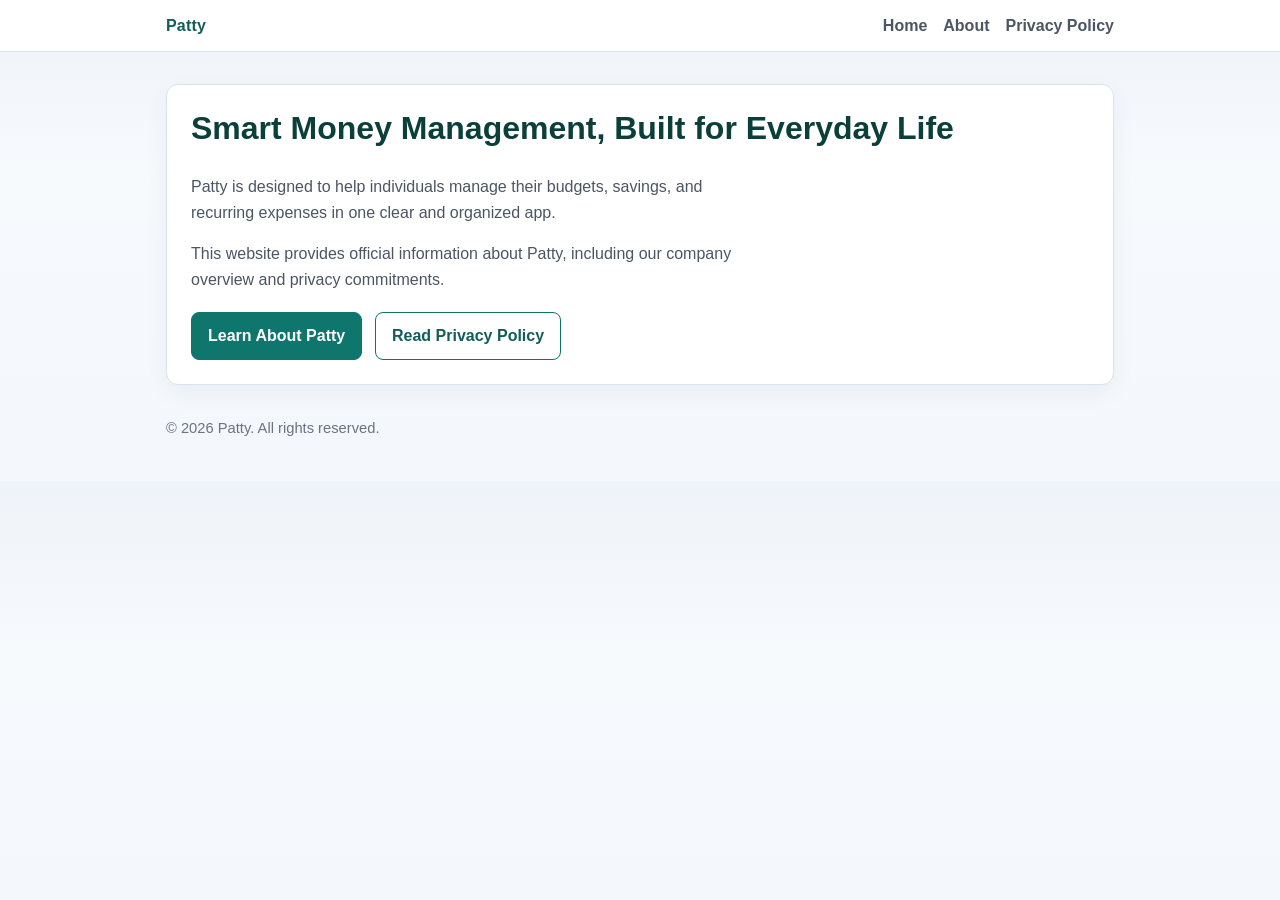
==== index.html @ 1d8583ae "initial" ====
<!DOCTYPE html>
<html lang="en">

<head>
    <meta charset="UTF-8" />
    <meta name="viewport" content="width=device-width, initial-scale=1.0" />
    <title>Patty App | Official Site</title>
    <meta name="description" content="Official website for Patty, a simple and modern app experience." />
    <link rel="stylesheet" href="styles.css" />
</head>

<body>
    <header class="site-header">
        <div class="nav-wrap">
            <a class="brand" href="index.html">Patty</a>
            <nav aria-label="Primary">
                <a href="index.html">Home</a>
                <a href="about.html">About</a>
                <a href="privacy.html">Privacy Policy</a>
            </nav>
        </div>
    </header>

    <main>
        <section class="card hero">
            <h1>Smart Money Management, Built for Everyday Life</h1>
            <p>
                Patty is designed to help individuals manage their budgets, savings,
                and recurring expenses in one clear and organized app.
            </p>
            <p>
                This website provides official information about Patty, including our
                company overview and privacy commitments.
            </p>
            <div class="actions">
                <a class="button" href="about.html">Learn About Patty</a>
                <a class="button secondary" href="privacy.html">Read Privacy Policy</a>
            </div>
        </section>
    </main>

    <footer>
        <p>© 2026 Patty. All rights reserved.</p>
    </footer>
</body>

</html>
---- styles.css ----
:root {
    --bg: #f4f7fb;
    --surface: #ffffff;
    --text: #1f2937;
    --muted: #4b5563;
    --primary: #0f766e;
    --primary-dark: #115e59;
    --border: #dbe3ef;
}

* {
    box-sizing: border-box;
}

body {
    margin: 0;
    font-family: "Segoe UI", Tahoma, Geneva, Verdana, sans-serif;
    color: var(--text);
    background: linear-gradient(180deg, #eef3f9 0%, #f7fafd 35%, #f4f7fb 100%);
    line-height: 1.6;
}

.site-header {
    background: var(--surface);
    border-bottom: 1px solid var(--border);
    position: sticky;
    top: 0;
    z-index: 10;
}

.nav-wrap {
    max-width: 980px;
    margin: 0 auto;
    padding: 0.8rem 1rem;
    display: flex;
    align-items: center;
    justify-content: space-between;
    gap: 1rem;
}

.brand {
    font-weight: 700;
    color: var(--primary-dark);
    text-decoration: none;
    letter-spacing: 0.2px;
}

nav {
    display: flex;
    gap: 1rem;
}

nav a {
    color: var(--muted);
    text-decoration: none;
    font-weight: 600;
}

nav a:hover,
nav a:focus {
    color: var(--primary-dark);
}

main {
    max-width: 980px;
    margin: 2rem auto;
    padding: 0 1rem;
}

.card {
    background: var(--surface);
    border: 1px solid var(--border);
    border-radius: 12px;
    padding: 1.5rem;
    box-shadow: 0 8px 25px rgba(17, 24, 39, 0.05);
}

.hero h1 {
    margin-top: 0;
    font-size: clamp(1.8rem, 2.5vw, 2.5rem);
    line-height: 1.2;
    color: #0b3f3a;
}

.hero p {
    color: var(--muted);
    max-width: 62ch;
}

.actions {
    margin-top: 1.2rem;
    display: flex;
    flex-wrap: wrap;
    gap: 0.8rem;
}

.button {
    background: var(--primary);
    color: #fff;
    text-decoration: none;
    padding: 0.65rem 1rem;
    border-radius: 8px;
    font-weight: 600;
    border: 1px solid var(--primary);
}

.button:hover,
.button:focus {
    background: var(--primary-dark);
}

.button.secondary {
    background: transparent;
    color: var(--primary-dark);
}

h1,
h2,
h3 {
    line-height: 1.25;
}

h2 {
    margin-top: 1.8rem;
}

ul {
    padding-left: 1.2rem;
}

footer {
    max-width: 980px;
    margin: 2rem auto 2.5rem;
    padding: 0 1rem;
    color: #6b7280;
    font-size: 0.92rem;
}

@media (max-width: 640px) {
    .nav-wrap {
        flex-direction: column;
        align-items: flex-start;
    }

    nav {
        gap: 0.8rem;
    }
}
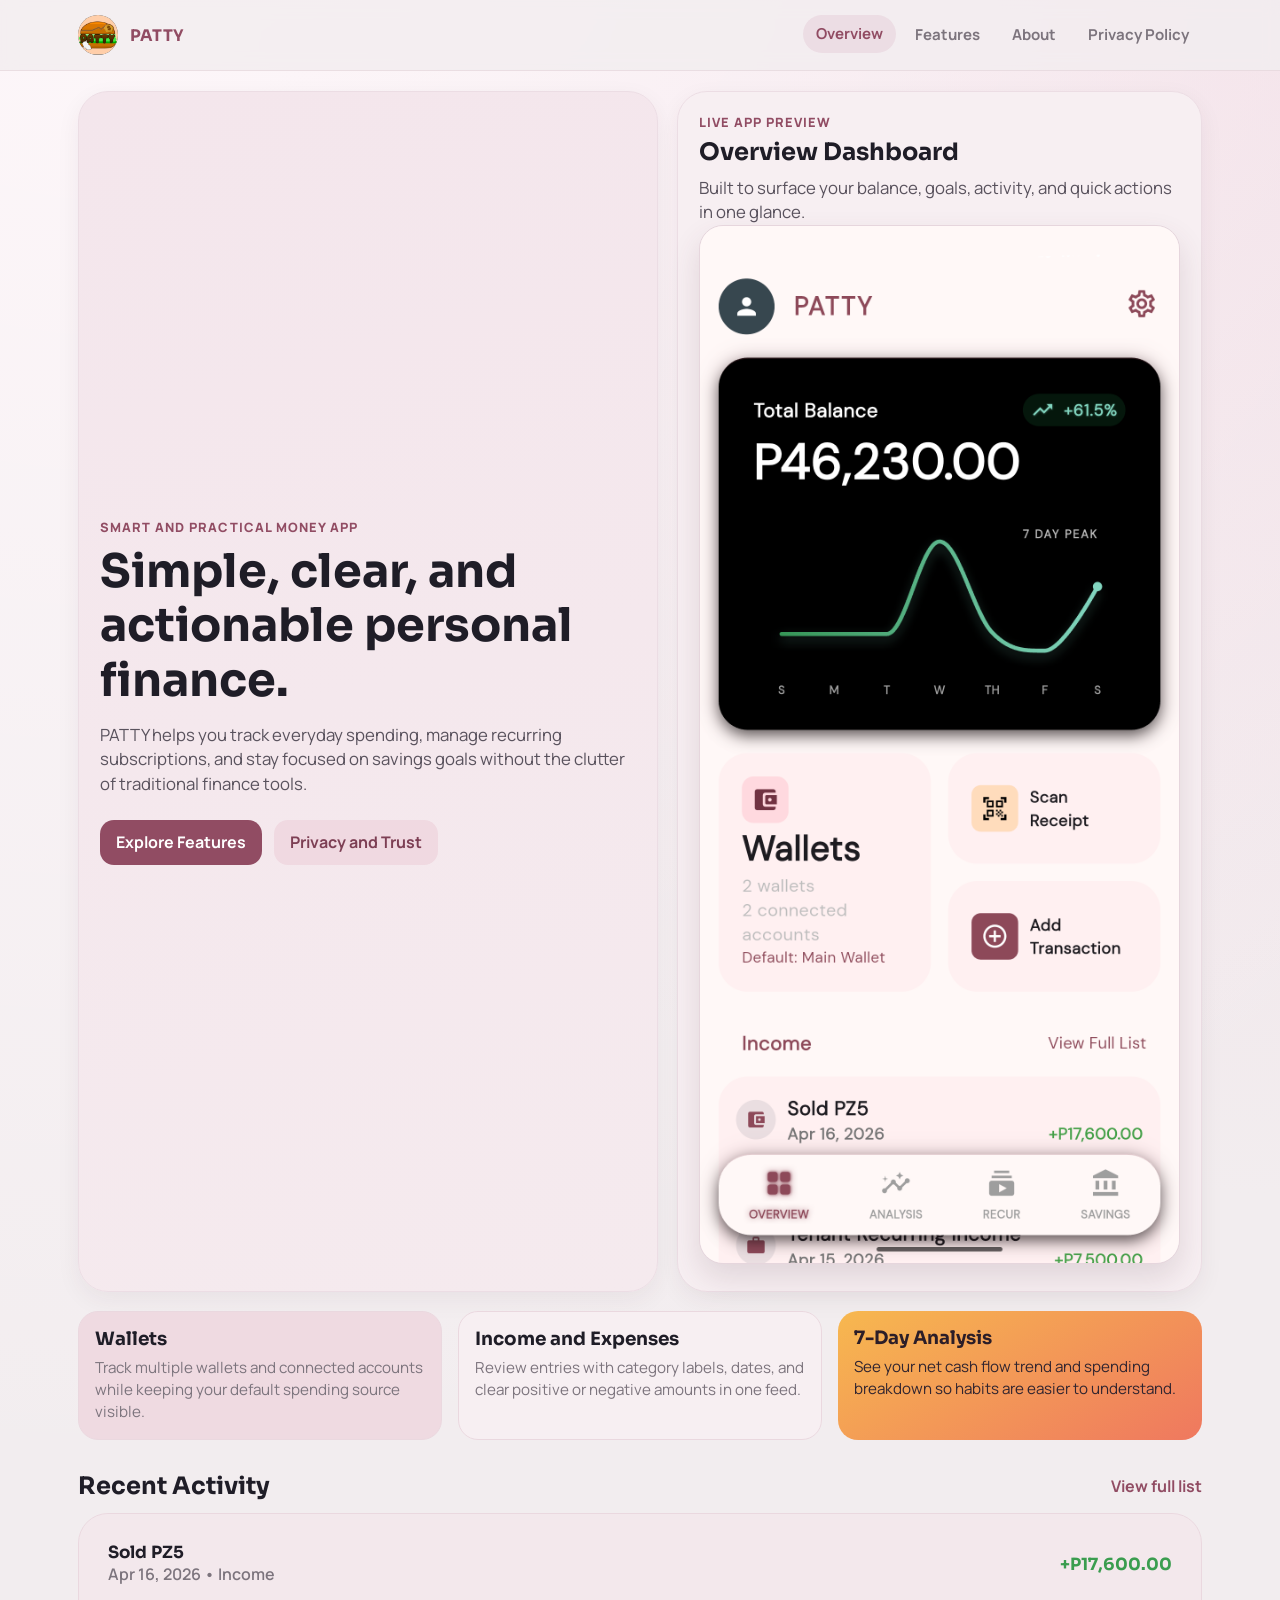
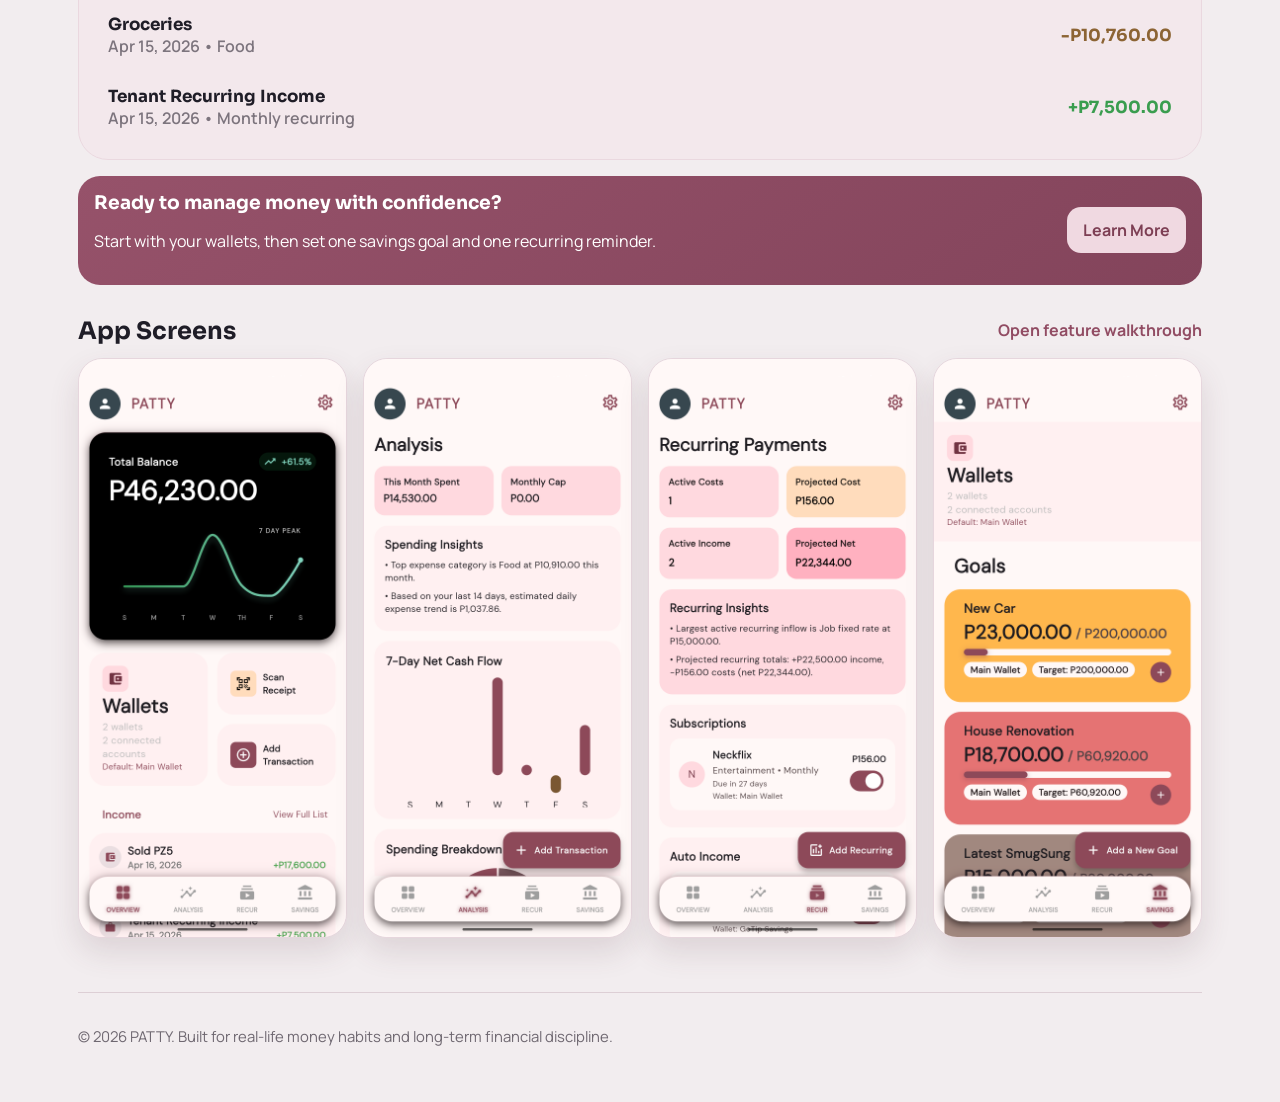
==== commit 079e8b6e: "update design, and add more stuff [From Codex]" ====
--- a/index.html
+++ b/index.html
@@ -4,17 +4,30 @@
 <head>
     <meta charset="UTF-8" />
     <meta name="viewport" content="width=device-width, initial-scale=1.0" />
-    <title>Patty App | Official Site</title>
-    <meta name="description" content="Official website for Patty, a simple and modern app experience." />
+    <title>PATTY | Smart Practical Finance</title>
+    <meta name="description"
+        content="PATTY is a smart and practical personal finance app for tracking expenses, recurring subscriptions, and savings goals." />
+    <link rel="preconnect" href="https://fonts.googleapis.com" />
+    <link rel="preconnect" href="https://fonts.gstatic.com" crossorigin />
+    <link
+        href="https://fonts.googleapis.com/css2?family=Manrope:wght@400;500;600;700;800&family=Sora:wght@500;600;700;800&display=swap"
+        rel="stylesheet" />
     <link rel="stylesheet" href="styles.css" />
 </head>
 
 <body>
     <header class="site-header">
         <div class="nav-wrap">
-            <a class="brand" href="index.html">Patty</a>
-            <nav aria-label="Primary">
-                <a href="index.html">Home</a>
+            <a class="brand" href="index.html"><img src="assets/images/logo.png" alt="Patty logo" />PATTY</a>
+            <input type="checkbox" id="nav-toggle" class="nav-checkbox" aria-label="Toggle navigation menu" />
+            <label for="nav-toggle" class="nav-toggle" aria-hidden="true">
+                <span></span>
+                <span></span>
+                <span></span>
+            </label>
+            <nav class="main-nav" aria-label="Primary">
+                <a class="current" href="index.html">Overview</a>
+                <a href="features.html">Features</a>
                 <a href="about.html">About</a>
                 <a href="privacy.html">Privacy Policy</a>
             </nav>
@@ -22,25 +35,99 @@
     </header>
 
     <main>
-        <section class="card hero">
-            <h1>Smart Money Management, Built for Everyday Life</h1>
-            <p>
-                Patty is designed to help individuals manage their budgets, savings,
-                and recurring expenses in one clear and organized app.
-            </p>
-            <p>
-                This website provides official information about Patty, including our
-                company overview and privacy commitments.
-            </p>
-            <div class="actions">
-                <a class="button" href="about.html">Learn About Patty</a>
-                <a class="button secondary" href="privacy.html">Read Privacy Policy</a>
+        <section class="grid-two reveal">
+            <article class="panel hero-copy">
+                <p class="eyebrow">SMART AND PRACTICAL MONEY APP</p>
+                <h1>Simple, clear, and actionable personal finance.</h1>
+                <p class="lead">
+                    PATTY helps you track everyday spending, manage recurring subscriptions,
+                    and stay focused on savings goals without the clutter of traditional finance tools.
+                </p>
+                <div class="actions">
+                    <a class="button" href="features.html">Explore Features</a>
+                    <a class="button secondary" href="privacy.html">Privacy and Trust</a>
+                </div>
+            </article>
+
+            <article class="panel reveal reveal-delay-1" aria-label="App preview">
+                <p class="eyebrow">LIVE APP PREVIEW</p>
+                <h2 style="margin-top:0.4rem;">Overview Dashboard</h2>
+                <p class="lead" style="margin-top:0.6rem;">Built to surface your balance, goals, activity, and quick
+                    actions in one glance.</p>
+                <img class="screen-shot" src="assets/images/home_screen.png"
+                    alt="Patty overview screen with wallet balance and recent activity" />
+            </article>
+        </section>
+
+        <section class="features reveal reveal-delay-1">
+            <article class="tile alt">
+                <h3>Wallets</h3>
+                <p>Track multiple wallets and connected accounts while keeping your default spending source visible.</p>
+            </article>
+            <article class="tile">
+                <h3>Income and Expenses</h3>
+                <p>Review entries with category labels, dates, and clear positive or negative amounts in one feed.</p>
+            </article>
+            <article class="tile emphasis">
+                <h3>7-Day Analysis</h3>
+                <p>See your net cash flow trend and spending breakdown so habits are easier to understand.</p>
+            </article>
+        </section>
+
+        <section class="section-head reveal reveal-delay-2">
+            <h2>Recent Activity</h2>
+            <a href="features.html">View full list</a>
+        </section>
+        <section class="list-panel reveal reveal-delay-2" aria-label="Recent income and expenses">
+            <article class="entry">
+                <div>
+                    <h4>Sold PZ5</h4>
+                    <div class="meta">Apr 16, 2026 • Income</div>
+                </div>
+                <div class="amount income">+P17,600.00</div>
+            </article>
+            <article class="entry">
+                <div>
+                    <h4>Groceries</h4>
+                    <div class="meta">Apr 15, 2026 • Food</div>
+                </div>
+                <div class="amount expense">-P10,760.00</div>
+            </article>
+            <article class="entry">
+                <div>
+                    <h4>Tenant Recurring Income</h4>
+                    <div class="meta">Apr 15, 2026 • Monthly recurring</div>
+                </div>
+                <div class="amount income">+P7,500.00</div>
+            </article>
+        </section>
+
+        <section class="cta-strip reveal reveal-delay-2">
+            <div>
+                <h3>Ready to manage money with confidence?</h3>
+                <p>Start with your wallets, then set one savings goal and one recurring reminder.</p>
             </div>
+            <a class="button secondary" href="about.html">Learn More</a>
+        </section>
+
+        <section class="section-head reveal reveal-delay-2">
+            <h2>App Screens</h2>
+            <a href="features.html">Open feature walkthrough</a>
+        </section>
+        <section class="screen-grid reveal reveal-delay-2" aria-label="Patty app screenshots">
+            <img class="screen-shot" src="assets/images/home_screen.png" alt="Patty home overview screen" />
+            <img class="screen-shot" src="assets/images/analysis_screen.png"
+                alt="Patty analysis screen with spending insights" />
+            <img class="screen-shot" src="assets/images/reccuring_transactions_screen.png"
+                alt="Patty recurring transactions screen" />
+            <img class="screen-shot" src="assets/images/savings_screen.png" alt="Patty savings screen with goals" />
         </section>
     </main>
 
-    <footer>
-        <p>© 2026 Patty. All rights reserved.</p>
+    <footer class="footer">
+        <div class="footer-card">
+            <p>© 2026 PATTY. Built for real-life money habits and long-term financial discipline.</p>
+        </div>
     </footer>
 </body>
 
--- a/styles.css
+++ b/styles.css
@@ -1,37 +1,62 @@
 :root {
-    --bg: #f4f7fb;
-    --surface: #ffffff;
-    --text: #1f2937;
-    --muted: #4b5563;
-    --primary: #0f766e;
-    --primary-dark: #115e59;
-    --border: #dbe3ef;
+    --bg: #f2edef;
+    --bg-soft: #eadde2;
+    --surface: #f7eff2;
+    --surface-alt: #f3e8ec;
+    --text: #1f1d27;
+    --muted: #7c747d;
+    --accent: #914c63;
+    --accent-strong: #7d3f54;
+    --ink-soft: #354b5a;
+    --success: #3a9d4f;
+    --warning: #8c6434;
+    --line: #dccfd4;
+    --chart-cyan: #65d0b5;
+    --goal-amber: #f7b84f;
+    --goal-coral: #df7373;
+    --shadow: 0 22px 45px rgba(83, 48, 60, 0.16);
+    --radius-xl: 30px;
+    --radius-lg: 20px;
+    --radius-md: 14px;
 }
 
 * {
     box-sizing: border-box;
 }
 
+html,
 body {
     margin: 0;
-    font-family: "Segoe UI", Tahoma, Geneva, Verdana, sans-serif;
+    padding: 0;
+}
+
+body {
+    font-family: "Manrope", "Segoe UI", sans-serif;
     color: var(--text);
-    background: linear-gradient(180deg, #eef3f9 0%, #f7fafd 35%, #f4f7fb 100%);
-    line-height: 1.6;
+    line-height: 1.45;
+    background:
+        radial-gradient(circle at 10% -10%, #fff8fb 0%, rgba(255, 248, 251, 0) 55%),
+        radial-gradient(circle at 100% 0%, #f0dce4 0%, rgba(240, 220, 228, 0) 40%),
+        var(--bg);
+}
+
+a {
+    color: inherit;
 }
 
 .site-header {
-    background: var(--surface);
-    border-bottom: 1px solid var(--border);
     position: sticky;
     top: 0;
-    z-index: 10;
+    z-index: 25;
+    backdrop-filter: blur(8px);
+    background: rgba(242, 237, 239, 0.82);
+    border-bottom: 1px solid rgba(145, 76, 99, 0.1);
 }
 
 .nav-wrap {
-    max-width: 980px;
+    max-width: 1160px;
     margin: 0 auto;
-    padding: 0.8rem 1rem;
+    padding: 0.95rem 1.15rem;
     display: flex;
     align-items: center;
     justify-content: space-between;
@@ -39,110 +64,659 @@
 }
 
 .brand {
+    display: inline-flex;
+    align-items: center;
+    gap: 0.7rem;
+    text-decoration: none;
+    font-family: "Sora", "Manrope", sans-serif;
     font-weight: 700;
-    color: var(--primary-dark);
+    letter-spacing: 0.02em;
+    color: var(--accent);
+}
+
+.brand img {
+    width: 40px;
+    height: 40px;
+    border-radius: 50%;
+    object-fit: cover;
+    background: #314c5d;
+}
+
+.brand-mark {
+    width: 34px;
+    height: 34px;
+    border-radius: 50%;
+    background: #314c5d;
+    display: inline-flex;
+    align-items: center;
+    justify-content: center;
+    color: #f6f4f5;
+    font-weight: 800;
+    font-size: 0.9rem;
+}
+
+.main-nav {
+    display: flex;
+    align-items: center;
+    gap: 0.35rem;
+    flex-wrap: wrap;
+    justify-content: flex-end;
+}
+
+.nav-checkbox {
+    position: absolute;
+    opacity: 0;
+    pointer-events: none;
+}
+
+.nav-toggle {
+    display: none;
+    width: 46px;
+    height: 46px;
+    border-radius: 12px;
+    border: 1px solid #dbcad2;
+    background: #f3e8ec;
+    align-items: center;
+    justify-content: center;
+    cursor: pointer;
+    padding: 0;
+}
+
+.nav-toggle span {
+    display: block;
+    width: 20px;
+    height: 2px;
+    background: var(--accent);
+    border-radius: 999px;
+    margin: 2px 0;
+}
+
+.main-nav a {
     text-decoration: none;
-    letter-spacing: 0.2px;
-}
-
-nav {
+    color: var(--muted);
+    padding: 0.5rem 0.82rem;
+    border-radius: 999px;
+    font-size: 0.94rem;
+    font-weight: 700;
+    transition: color 0.25s ease, background 0.25s ease, transform 0.25s ease;
+}
+
+.main-nav a:hover,
+.main-nav a:focus-visible,
+.main-nav a.current {
+    background: #ecdde4;
+    color: var(--accent);
+    transform: translateY(-1px);
+}
+
+main {
+    max-width: 1160px;
+    margin: 0 auto;
+    padding: 1.25rem 1.15rem 3.4rem;
+}
+
+.grid-two {
+    display: grid;
+    grid-template-columns: 1.05fr 0.95fr;
+    gap: 1.2rem;
+}
+
+.panel {
+    border-radius: var(--radius-xl);
+    background: var(--surface);
+    border: 1px solid #ecdde4;
+    padding: 1.3rem;
+    box-shadow: 0 8px 24px rgba(76, 34, 49, 0.06);
+}
+
+.hero-copy {
+    background: linear-gradient(165deg, #f4e6ec 0%, #f5eaee 100%);
     display: flex;
-    gap: 1rem;
-}
-
-nav a {
-    color: var(--muted);
-    text-decoration: none;
-    font-weight: 600;
-}
-
-nav a:hover,
-nav a:focus {
-    color: var(--primary-dark);
-}
-
-main {
-    max-width: 980px;
-    margin: 2rem auto;
-    padding: 0 1rem;
-}
-
-.card {
-    background: var(--surface);
-    border: 1px solid var(--border);
-    border-radius: 12px;
-    padding: 1.5rem;
-    box-shadow: 0 8px 25px rgba(17, 24, 39, 0.05);
-}
-
-.hero h1 {
-    margin-top: 0;
-    font-size: clamp(1.8rem, 2.5vw, 2.5rem);
-    line-height: 1.2;
-    color: #0b3f3a;
-}
-
-.hero p {
-    color: var(--muted);
-    max-width: 62ch;
+    flex-direction: column;
+    justify-content: center;
+    min-height: 420px;
+}
+
+.eyebrow {
+    margin: 0;
+    font-size: 0.8rem;
+    color: var(--accent);
+    text-transform: uppercase;
+    letter-spacing: 0.08em;
+    font-weight: 800;
+}
+
+h1,
+h2,
+h3,
+h4 {
+    margin: 0;
+    font-family: "Sora", "Manrope", sans-serif;
+    line-height: 1.18;
+}
+
+h1 {
+    margin-top: 0.45rem;
+    font-size: clamp(2rem, 3.6vw, 3.2rem);
+}
+
+.lead {
+    margin: 1rem 0 0;
+    color: #59525d;
+    max-width: 54ch;
+    font-size: 1.05rem;
 }
 
 .actions {
-    margin-top: 1.2rem;
+    margin-top: 1.5rem;
     display: flex;
     flex-wrap: wrap;
-    gap: 0.8rem;
+    gap: 0.75rem;
 }
 
 .button {
-    background: var(--primary);
+    border: 0;
+    cursor: pointer;
+    text-decoration: none;
+    display: inline-flex;
+    align-items: center;
+    justify-content: center;
+    gap: 0.4rem;
+    background: var(--accent);
     color: #fff;
+    border-radius: 14px;
+    padding: 0.7rem 1rem;
+    font-weight: 700;
+    transition: transform 0.2s ease, background 0.2s ease;
+}
+
+.button:hover,
+.button:focus-visible {
+    transform: translateY(-2px);
+    background: var(--accent-strong);
+}
+
+.button.secondary {
+    background: #f0d9e1;
+    color: var(--accent-strong);
+}
+
+.mock-app {
+    min-height: 420px;
+    background: #060607;
+    color: #f4f4f6;
+    border-radius: 34px;
+    position: relative;
+    overflow: hidden;
+    box-shadow: var(--shadow);
+}
+
+.balance-top {
+    padding: 2rem 1.8rem 0;
+}
+
+.label {
+    color: #b4aeb5;
+    font-weight: 700;
+    font-size: 0.95rem;
+}
+
+.balance {
+    font-size: clamp(2.2rem, 4.2vw, 3.45rem);
+    font-family: "Sora", "Manrope", sans-serif;
+    margin: 0.15rem 0 0;
+}
+
+.trend {
+    margin: 1.5rem 1.8rem 0;
+    height: 165px;
+    border-radius: 20px;
+    position: relative;
+    background: linear-gradient(180deg, rgba(21, 112, 98, 0.14) 0%, rgba(21, 112, 98, 0) 100%);
+}
+
+.trend::before {
+    content: "";
+    position: absolute;
+    inset: 38px 16px 26px;
+    border-radius: 18px;
+    border-bottom: 1px solid rgba(255, 255, 255, 0.14);
+}
+
+.wave {
+    position: absolute;
+    left: 10%;
+    right: 10%;
+    top: 50%;
+    height: 44px;
+    border-radius: 999px;
+    border-top: 6px solid var(--chart-cyan);
+    filter: drop-shadow(0 0 8px rgba(101, 208, 181, 0.55));
+    transform: translateY(-50%);
+}
+
+.wave::before,
+.wave::after {
+    content: "";
+    position: absolute;
+    width: 34%;
+    height: 86px;
+    border: 6px solid var(--chart-cyan);
+    border-left: 0;
+    border-right: 0;
+    border-radius: 45% 45% 60% 60%;
+    top: -57px;
+}
+
+.wave::before {
+    left: 28%;
+}
+
+.wave::after {
+    left: 64%;
+    top: -20px;
+    height: 62px;
+}
+
+.features {
+    margin-top: 1.2rem;
+    display: grid;
+    grid-template-columns: repeat(3, minmax(0, 1fr));
+    gap: 1rem;
+}
+
+.tile {
+    border-radius: var(--radius-lg);
+    padding: 1rem;
+    background: var(--surface);
+    border: 1px solid #ead8df;
+}
+
+.tile h3 {
+    font-size: 1.15rem;
+}
+
+.tile p {
+    margin: 0.45rem 0 0;
+    color: var(--muted);
+    font-size: 0.95rem;
+}
+
+.tile.alt {
+    background: #efdae1;
+}
+
+.tile.emphasis {
+    background: linear-gradient(150deg, #f7b84f 0%, #ef785f 100%);
+    color: #2c1e28;
+    border: 0;
+}
+
+.tile.emphasis p {
+    color: #312530;
+}
+
+.section-head {
+    margin-top: 2rem;
+    display: flex;
+    justify-content: space-between;
+    align-items: center;
+    gap: 0.5rem;
+}
+
+.section-head a {
+    font-weight: 700;
+    color: var(--accent);
     text-decoration: none;
-    padding: 0.65rem 1rem;
-    border-radius: 8px;
+}
+
+.list-panel {
+    margin-top: 0.8rem;
+    border-radius: var(--radius-xl);
+    border: 1px solid #ead8df;
+    background: var(--surface-alt);
+    padding: 1rem;
+}
+
+.entry {
+    display: grid;
+    grid-template-columns: 1fr auto;
+    gap: 0.5rem;
+    padding: 0.8rem;
+    border-radius: 14px;
+}
+
+.entry+.entry {
+    margin-top: 0.2rem;
+}
+
+.entry:hover {
+    background: #f7edf1;
+}
+
+.entry h4 {
+    font-size: 1.05rem;
+}
+
+.meta {
+    color: var(--muted);
     font-weight: 600;
-    border: 1px solid var(--primary);
-}
-
-.button:hover,
-.button:focus {
-    background: var(--primary-dark);
-}
-
-.button.secondary {
-    background: transparent;
-    color: var(--primary-dark);
-}
-
-h1,
-h2,
-h3 {
-    line-height: 1.25;
-}
-
-h2 {
-    margin-top: 1.8rem;
-}
-
-ul {
-    padding-left: 1.2rem;
-}
-
-footer {
-    max-width: 980px;
-    margin: 2rem auto 2.5rem;
-    padding: 0 1rem;
-    color: #6b7280;
-    font-size: 0.92rem;
-}
-
-@media (max-width: 640px) {
+}
+
+.amount {
+    font-family: "Sora", "Manrope", sans-serif;
+    font-size: 1.05rem;
+    font-weight: 700;
+    align-self: center;
+}
+
+.amount.income {
+    color: var(--success);
+}
+
+.amount.expense {
+    color: var(--warning);
+}
+
+.page-title {
+    margin-top: 0.2rem;
+    margin-bottom: 1rem;
+}
+
+.split {
+    display: grid;
+    grid-template-columns: repeat(2, minmax(0, 1fr));
+    gap: 1rem;
+}
+
+.metric {
+    background: #eec8d3;
+    border-radius: 24px;
+    padding: 1.2rem;
+}
+
+.metric:nth-child(2n) {
+    background: #f1d2b0;
+}
+
+.metric h3 {
+    font-size: 1rem;
+    color: #4f4351;
+}
+
+.metric p {
+    margin: 0.4rem 0 0;
+    font-size: 1.85rem;
+    font-family: "Sora", "Manrope", sans-serif;
+}
+
+.goal-card {
+    border-radius: 26px;
+    padding: 1.25rem;
+    color: #2f2230;
+}
+
+.goal-card.amber {
+    background: var(--goal-amber);
+}
+
+.goal-card.coral {
+    background: var(--goal-coral);
+}
+
+.progress-track {
+    margin-top: 0.8rem;
+    background: rgba(255, 255, 255, 0.87);
+    border-radius: 999px;
+    height: 14px;
+}
+
+.progress-bar {
+    height: 100%;
+    border-radius: inherit;
+    background: var(--accent);
+}
+
+.stack {
+    display: grid;
+    gap: 1rem;
+}
+
+.donut-wrap {
+    display: grid;
+    grid-template-columns: minmax(220px, 320px) 1fr;
+    gap: 1rem;
+    align-items: center;
+}
+
+.donut {
+    width: min(300px, 100%);
+    aspect-ratio: 1;
+    border-radius: 50%;
+    background:
+        conic-gradient(from 90deg, #914c63 0 75%, #7b5f6b 75% 96%, #8a6235 96% 100%);
+    position: relative;
+    margin-inline: auto;
+}
+
+.donut::after {
+    content: "";
+    position: absolute;
+    inset: 31%;
+    border-radius: 50%;
+    background: var(--surface-alt);
+}
+
+.legend p {
+    margin: 0.45rem 0;
+    color: #413740;
+    font-weight: 700;
+}
+
+.legend span {
+    display: inline-block;
+    width: 11px;
+    height: 11px;
+    border-radius: 50%;
+    margin-right: 0.45rem;
+}
+
+.recurring-item {
+    display: grid;
+    grid-template-columns: 1fr auto;
+    gap: 0.7rem;
+    align-items: center;
+    padding: 0.95rem;
+    border-radius: 18px;
+    background: #f6eff2;
+    border: 1px solid #ead9e0;
+}
+
+.toggle {
+    width: 80px;
+    height: 40px;
+    border-radius: 999px;
+    background: var(--accent);
+    position: relative;
+}
+
+.toggle::after {
+    content: "";
+    width: 30px;
+    height: 30px;
+    border-radius: 50%;
+    background: #fff;
+    position: absolute;
+    top: 5px;
+    right: 6px;
+}
+
+.cta-strip {
+    margin-top: 1rem;
+    padding: 1rem;
+    border-radius: 22px;
+    background: linear-gradient(145deg, #96526a, #83445b);
+    color: #fff;
+    display: flex;
+    justify-content: space-between;
+    align-items: center;
+    gap: 1rem;
+}
+
+.screen-grid {
+    margin-top: 0.8rem;
+    display: grid;
+    grid-template-columns: repeat(4, minmax(0, 1fr));
+    gap: 1rem;
+}
+
+.screen-shot {
+    width: 100%;
+    border-radius: 24px;
+    border: 1px solid #e6d6dd;
+    box-shadow: 0 14px 30px rgba(92, 59, 72, 0.14);
+    background: #fff;
+}
+
+.footer {
+    max-width: 1160px;
+    margin: 0 auto;
+    padding: 0 1.15rem 2.5rem;
+    color: #6f6871;
+}
+
+.footer-card {
+    border-top: 1px solid #ddcfd5;
+    padding-top: 1.1rem;
+    font-size: 0.93rem;
+}
+
+.reveal {
+    animation: reveal-up 0.5s ease both;
+}
+
+.reveal-delay-1 {
+    animation-delay: 0.08s;
+}
+
+.reveal-delay-2 {
+    animation-delay: 0.16s;
+}
+
+@keyframes reveal-up {
+    from {
+        opacity: 0;
+        transform: translateY(10px);
+    }
+
+    to {
+        opacity: 1;
+        transform: translateY(0);
+    }
+}
+
+@media (max-width: 980px) {
+
+    .grid-two,
+    .features,
+    .split,
+    .donut-wrap {
+        grid-template-columns: 1fr;
+    }
+
+    .hero-copy,
+    .mock-app {
+        min-height: unset;
+    }
+
+    .screen-grid {
+        grid-template-columns: repeat(2, minmax(0, 1fr));
+    }
+
+    .trend {
+        height: 150px;
+    }
+}
+
+@media (max-width: 680px) {
+    .site-header {
+        position: static;
+    }
+
     .nav-wrap {
+        align-items: center;
+        flex-direction: row;
+        flex-wrap: wrap;
+    }
+
+    .main-nav {
+        display: none;
+        width: 100%;
+        margin-top: 0.55rem;
+        padding: 0.45rem;
+        gap: 0.25rem;
+        background: var(--surface);
+        border: 1px solid #e1d1d8;
+        border-radius: 14px;
+        box-shadow: 0 10px 20px rgba(83, 48, 60, 0.1);
         flex-direction: column;
-        align-items: flex-start;
-    }
-
-    nav {
-        gap: 0.8rem;
+        align-items: stretch;
+        justify-content: flex-start;
+    }
+
+    .main-nav a {
+        display: block;
+        width: 100%;
+        border-radius: 10px;
+        padding: 0.62rem 0.8rem;
+    }
+
+    .nav-toggle {
+        display: inline-flex;
+        flex-direction: column;
+        margin-left: auto;
+    }
+
+    .nav-checkbox:checked+.nav-toggle {
+        background: #ecdde4;
+    }
+
+    .nav-checkbox:checked+.nav-toggle span:nth-child(1) {
+        transform: translateY(6px) rotate(45deg);
+    }
+
+    .nav-checkbox:checked+.nav-toggle span:nth-child(2) {
+        opacity: 0;
+    }
+
+    .nav-checkbox:checked+.nav-toggle span:nth-child(3) {
+        transform: translateY(-6px) rotate(-45deg);
+    }
+
+    .nav-checkbox:checked~.main-nav {
+        display: flex;
+    }
+
+    main {
+        padding-top: 0.9rem;
+    }
+
+    .panel,
+    .list-panel,
+    .metric,
+    .goal-card {
+        border-radius: 22px;
+    }
+
+    .balance {
+        font-size: 2.2rem;
+    }
+
+    .entry {
+        grid-template-columns: 1fr;
+    }
+
+    .screen-grid {
+        grid-template-columns: 1fr;
     }
 }
